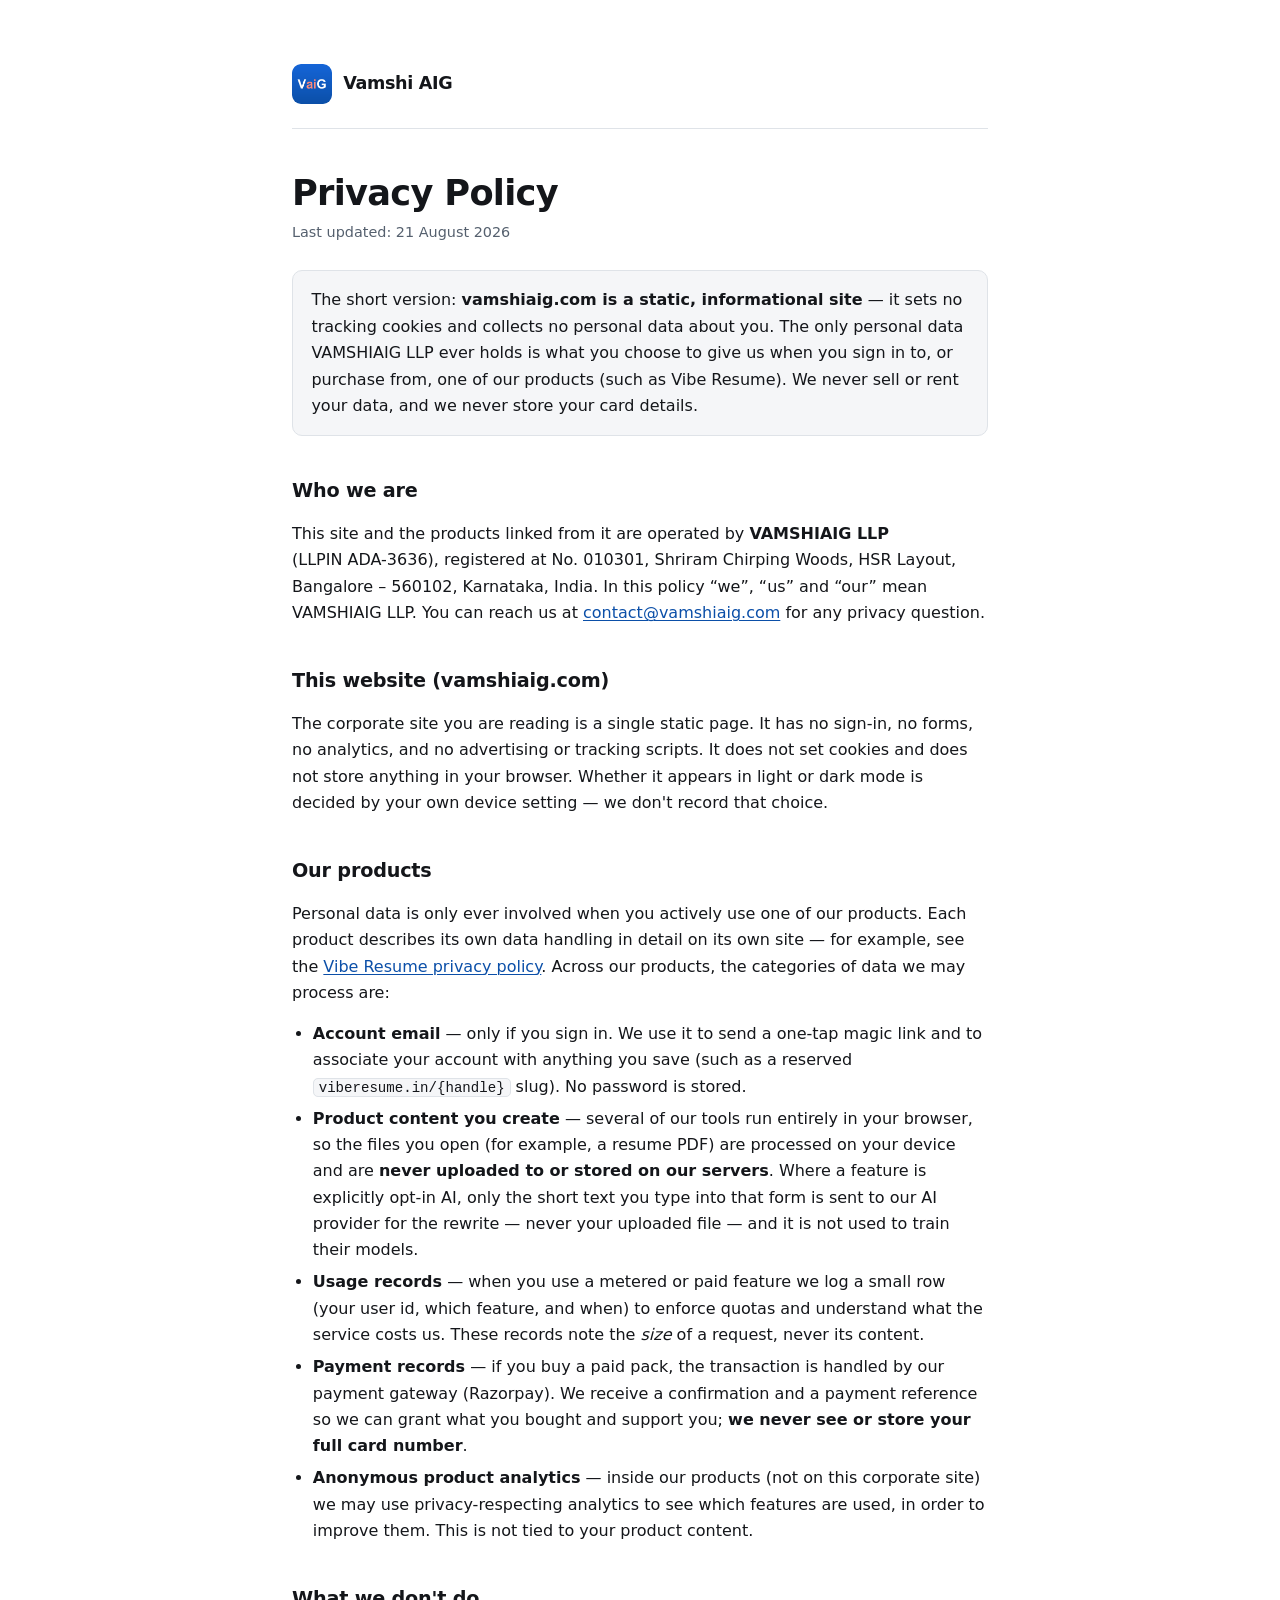
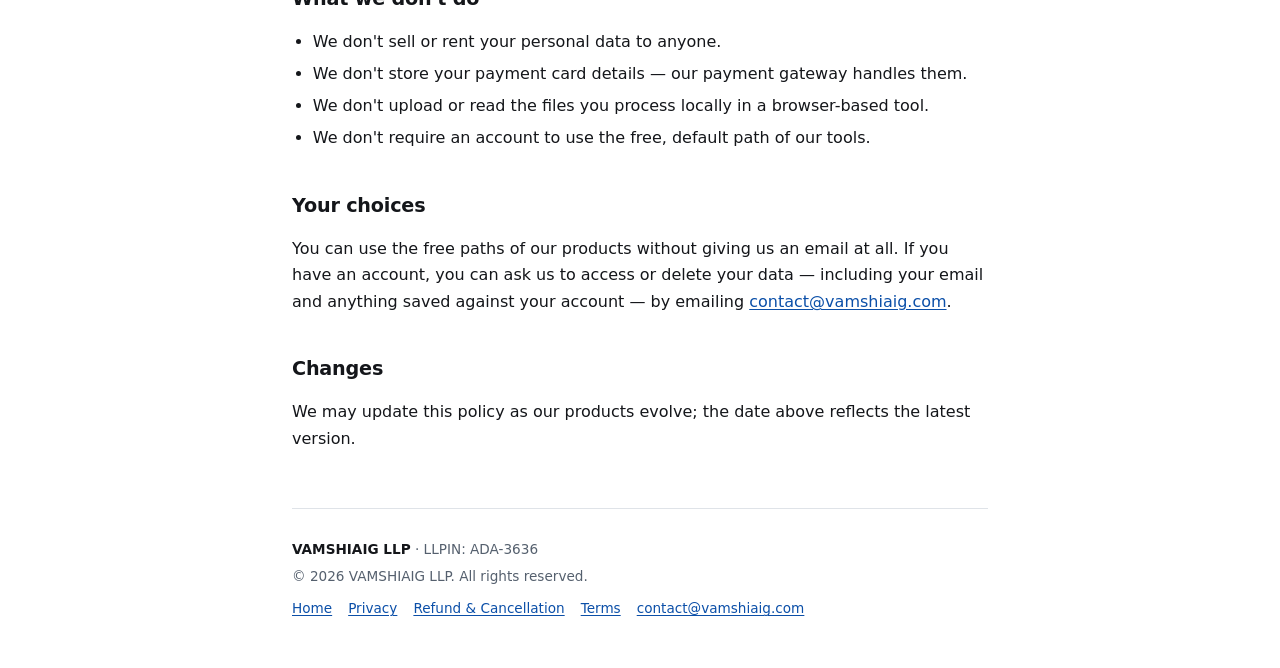
==== privacy.html @ c4ded1be "feat(legal): add Privacy, Refund & Cancellation, and Terms pages Adds three static legal pages adapt" ====
<!doctype html>
<html lang="en">
<head>
<meta charset="utf-8">
<meta name="viewport" content="width=device-width, initial-scale=1">
<title>Privacy Policy — Vamshi AIG</title>
<meta name="description" content="How VAMSHIAIG LLP handles personal data across vamshiaig.com and its products.">
<meta property="og:title" content="Privacy Policy — Vamshi AIG">
<meta property="og:description" content="How VAMSHIAIG LLP handles personal data across vamshiaig.com and its products.">
<meta property="og:type" content="website">
<meta property="og:url" content="https://vamshiaig.com/privacy">
<link rel="canonical" href="https://vamshiaig.com/privacy">
<link rel="icon" href="data:image/svg+xml,%3Csvg xmlns='http://www.w3.org/2000/svg' viewBox='0 0 32 32'%3E%3Crect width='32' height='32' rx='7' fill='%230b63d6'/%3E%3Ctext x='16' y='22' font-family='system-ui,sans-serif' font-size='16' font-weight='700' fill='white' text-anchor='middle'%3EV%3C/text%3E%3Ccircle cx='24.5' cy='24.5' r='4' fill='%23ff8a7a'/%3E%3C/svg%3E">
<link rel="stylesheet" href="/legal.css">
</head>
<body>
<div class="wrap">

  <div class="topbar">
    <img src="/logo-300.png" width="40" height="40" alt="Vamshi AIG logo">
    <a class="mark" href="/">Vamshi AIG</a>
  </div>

  <h1>Privacy Policy</h1>
  <p class="updated">Last updated: 21 August 2026</p>

  <p class="note">
    The short version: <strong>vamshiaig.com is a static, informational site</strong> — it sets no
    tracking cookies and collects no personal data about you. The only personal data VAMSHIAIG LLP
    ever holds is what you choose to give us when you sign in to, or purchase from, one of our
    products (such as Vibe Resume). We never sell or rent your data, and we never store your card
    details.
  </p>

  <h2>Who we are</h2>
  <p>
    This site and the products linked from it are operated by <strong>VAMSHIAIG LLP</strong>
    (LLPIN&nbsp;ADA-3636), registered at No. 010301, Shriram Chirping Woods, HSR Layout, Bangalore
    &ndash; 560102, Karnataka, India. In this policy &ldquo;we&rdquo;, &ldquo;us&rdquo; and
    &ldquo;our&rdquo; mean VAMSHIAIG LLP. You can reach us at
    <a href="mailto:contact@vamshiaig.com">contact@vamshiaig.com</a> for any privacy question.
  </p>

  <h2>This website (vamshiaig.com)</h2>
  <p>
    The corporate site you are reading is a single static page. It has no sign-in, no forms, no
    analytics, and no advertising or tracking scripts. It does not set cookies and does not store
    anything in your browser. Whether it appears in light or dark mode is decided by your own
    device setting — we don&apos;t record that choice.
  </p>

  <h2>Our products</h2>
  <p>
    Personal data is only ever involved when you actively use one of our products. Each product
    describes its own data handling in detail on its own site — for example, see the
    <a href="https://viberesume.in/privacy">Vibe Resume privacy policy</a>. Across our products,
    the categories of data we may process are:
  </p>
  <ul>
    <li><strong>Account email</strong> — only if you sign in. We use it to send a one-tap magic
      link and to associate your account with anything you save (such as a reserved
      <code>viberesume.in/&#123;handle&#125;</code> slug). No password is stored.</li>
    <li><strong>Product content you create</strong> — several of our tools run entirely in your
      browser, so the files you open (for example, a resume PDF) are processed on your device and
      are <strong>never uploaded to or stored on our servers</strong>. Where a feature is explicitly
      opt-in AI, only the short text you type into that form is sent to our AI provider for the
      rewrite — never your uploaded file — and it is not used to train their models.</li>
    <li><strong>Usage records</strong> — when you use a metered or paid feature we log a small row
      (your user id, which feature, and when) to enforce quotas and understand what the service
      costs us. These records note the <em>size</em> of a request, never its content.</li>
    <li><strong>Payment records</strong> — if you buy a paid pack, the transaction is handled by our
      payment gateway (Razorpay). We receive a confirmation and a payment reference so we can grant
      what you bought and support you; <strong>we never see or store your full card number</strong>.</li>
    <li><strong>Anonymous product analytics</strong> — inside our products (not on this corporate
      site) we may use privacy-respecting analytics to see which features are used, in order to
      improve them. This is not tied to your product content.</li>
  </ul>

  <h2>What we don&apos;t do</h2>
  <ul>
    <li>We don&apos;t sell or rent your personal data to anyone.</li>
    <li>We don&apos;t store your payment card details — our payment gateway handles them.</li>
    <li>We don&apos;t upload or read the files you process locally in a browser-based tool.</li>
    <li>We don&apos;t require an account to use the free, default path of our tools.</li>
  </ul>

  <h2>Your choices</h2>
  <p>
    You can use the free paths of our products without giving us an email at all. If you have an
    account, you can ask us to access or delete your data — including your email and anything saved
    against your account — by emailing <a href="mailto:contact@vamshiaig.com">contact@vamshiaig.com</a>.
  </p>

  <h2>Changes</h2>
  <p>We may update this policy as our products evolve; the date above reflects the latest version.</p>

  <footer>
    <p><span class="name">VAMSHIAIG LLP</span> &middot; LLPIN: ADA-3636</p>
    <p>&copy; 2026 VAMSHIAIG LLP. All rights reserved.</p>
    <p class="links">
      <a href="/">Home</a>
      <a href="/privacy">Privacy</a>
      <a href="/refund-policy">Refund &amp; Cancellation</a>
      <a href="/terms">Terms</a>
      <a href="mailto:contact@vamshiaig.com">contact@vamshiaig.com</a>
    </p>
  </footer>

</div>
</body>
</html>
---- legal.css ----
/* Shared styles for the VAMSHIAIG LLP legal pages (privacy, refund, terms).
   Palette + typography mirror index.html so the pages feel like one site.
   Kept in one file so the three pages don't triplicate the tokens. */
:root {
  --bg: #ffffff;
  --panel: #f5f6f8;
  --text: #14161a;
  --muted: #55606e;
  --rule: #dfe3e8;
  --accent: #0b4fa8;
}
@media (prefers-color-scheme: dark) {
  :root {
    --bg: #0d0f12;
    --panel: #16191e;
    --text: #f2f4f7;
    --muted: #a7b0bd;
    --rule: #272c33;
    --accent: #7fb2ff;
  }
}
*, *::before, *::after { box-sizing: border-box; }
html { -webkit-text-size-adjust: 100%; }
body {
  margin: 0;
  background: var(--bg);
  color: var(--text);
  font: 16px/1.65 system-ui, -apple-system, "Segoe UI", Roboto, sans-serif;
  -webkit-font-smoothing: antialiased;
}
.wrap {
  max-width: 46rem;
  margin: 0 auto;
  padding: clamp(2rem, 6vw, 4rem) 1.25rem 3rem;
}
a { color: var(--accent); text-decoration-thickness: 1px; text-underline-offset: 2px; }
a:hover { text-decoration-thickness: 2px; }
:focus-visible {
  outline: 2px solid var(--accent);
  outline-offset: 3px;
  border-radius: 3px;
}
.topbar {
  display: flex;
  align-items: center;
  gap: 0.7rem;
  padding-bottom: 1.5rem;
  border-bottom: 1px solid var(--rule);
}
.topbar img { width: 40px; height: 40px; border-radius: 9px; flex: none; }
.topbar .mark {
  font-weight: 700;
  letter-spacing: -0.02em;
  font-size: 1.1rem;
  color: var(--text);
  text-decoration: none;
}
.topbar .mark:hover { text-decoration: underline; }
h1 {
  font-size: clamp(1.6rem, 5vw, 2.2rem);
  line-height: 1.25;
  letter-spacing: -0.02em;
  margin: clamp(1.8rem, 5vw, 2.6rem) 0 0;
}
.updated { color: var(--muted); font-size: 0.9rem; margin: 0.4rem 0 0; }
.note {
  background: var(--panel);
  border: 1px solid var(--rule);
  border-radius: 10px;
  padding: 1rem 1.15rem;
  margin: 1.6rem 0 0;
  color: var(--text);
}
h2 {
  font-size: 1.2rem;
  letter-spacing: -0.01em;
  font-weight: 650;
  margin: 2.4rem 0 0.7rem;
}
p { margin: 0.9rem 0 0; }
ul { margin: 0.9rem 0 0; padding-left: 1.3rem; }
li { margin: 0.35rem 0 0; }
code {
  font-family: ui-monospace, "SF Mono", Menlo, Consolas, monospace;
  font-size: 0.88em;
  background: var(--panel);
  border: 1px solid var(--rule);
  border-radius: 5px;
  padding: 0.05em 0.35em;
}
footer {
  margin-top: 3.5rem;
  padding-top: 1.5rem;
  border-top: 1px solid var(--rule);
  color: var(--muted);
  font-size: 0.85rem;
}
footer p { margin: 0.3rem 0 0; }
footer .name { font-weight: 700; color: var(--text); }
footer .links {
  display: flex;
  gap: 0.3rem 1rem;
  flex-wrap: wrap;
  margin-top: 0.6rem;
}
@media (prefers-reduced-motion: reduce) {
  * { transition: none !important; animation: none !important; }
}
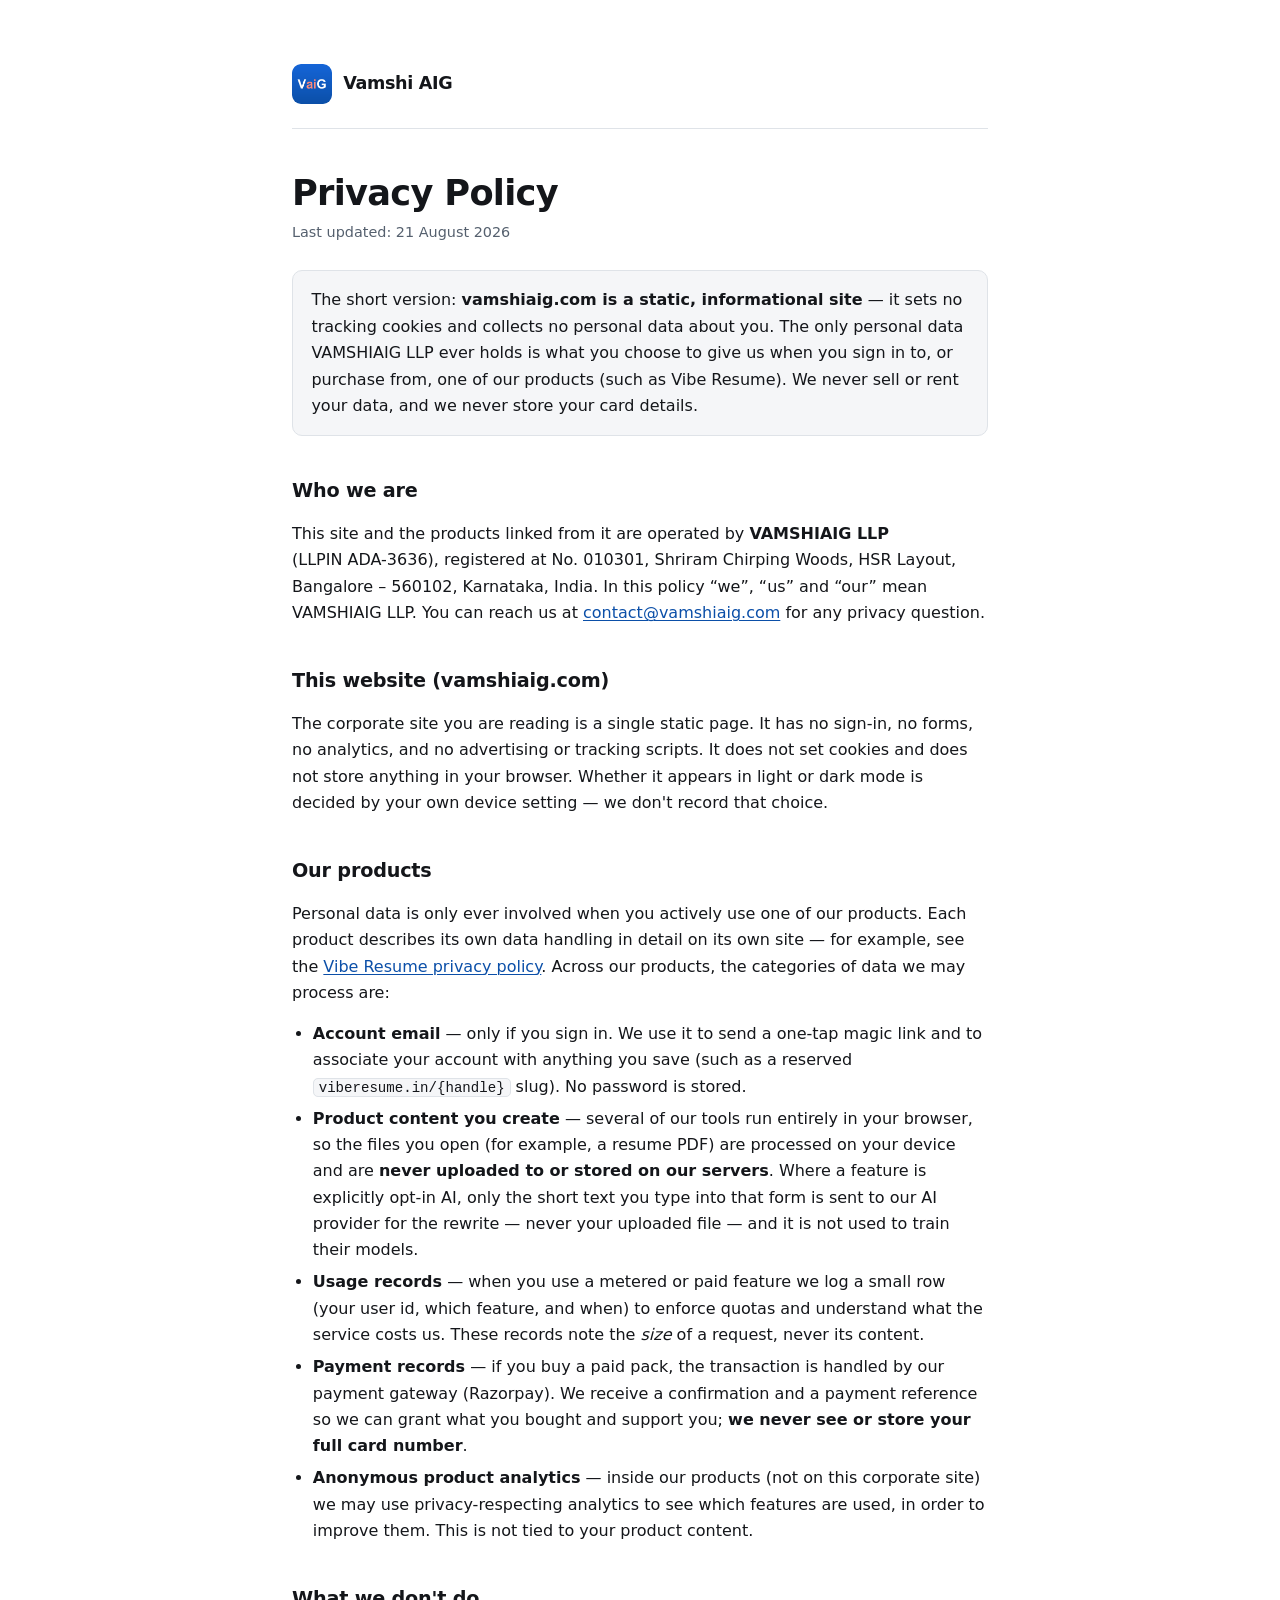
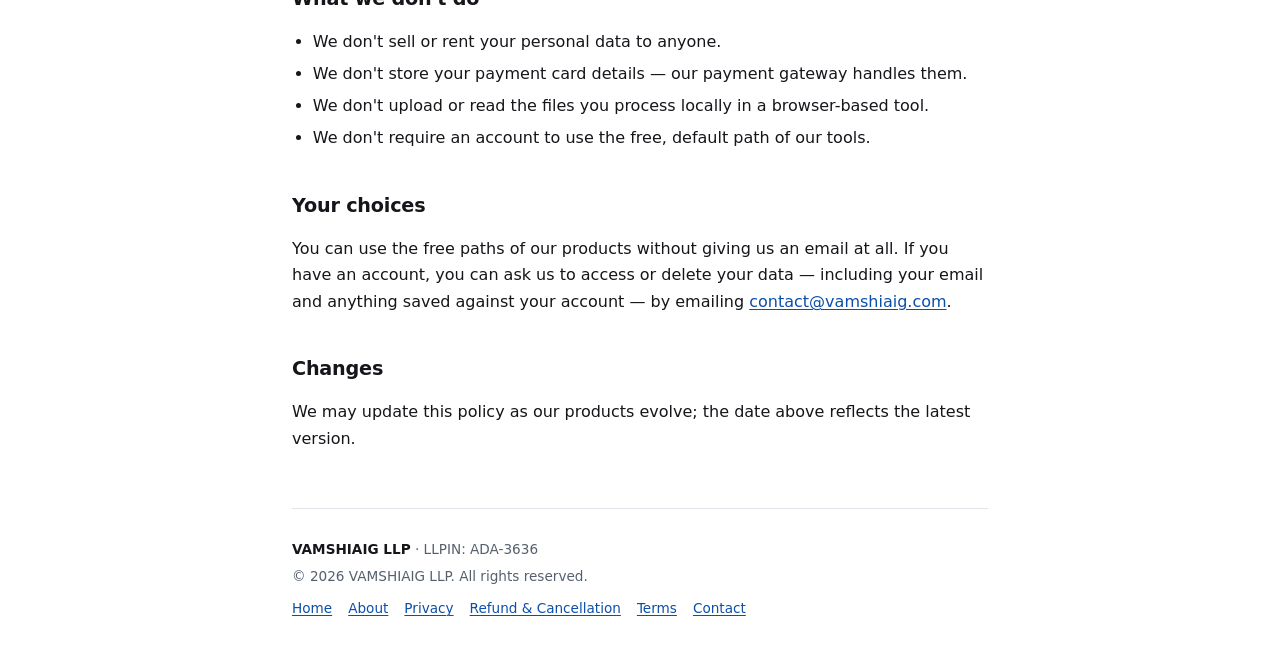
==== commit 08136497: "feat: add About and Contact pages, cross-link footers site-wide - New /about page: the studio, its t" ====
--- a/privacy.html
+++ b/privacy.html
@@ -99,10 +99,11 @@
     <p>&copy; 2026 VAMSHIAIG LLP. All rights reserved.</p>
     <p class="links">
       <a href="/">Home</a>
+      <a href="/about">About</a>
       <a href="/privacy">Privacy</a>
       <a href="/refund-policy">Refund &amp; Cancellation</a>
       <a href="/terms">Terms</a>
-      <a href="mailto:contact@vamshiaig.com">contact@vamshiaig.com</a>
+      <a href="/contact">Contact</a>
     </p>
   </footer>
 
